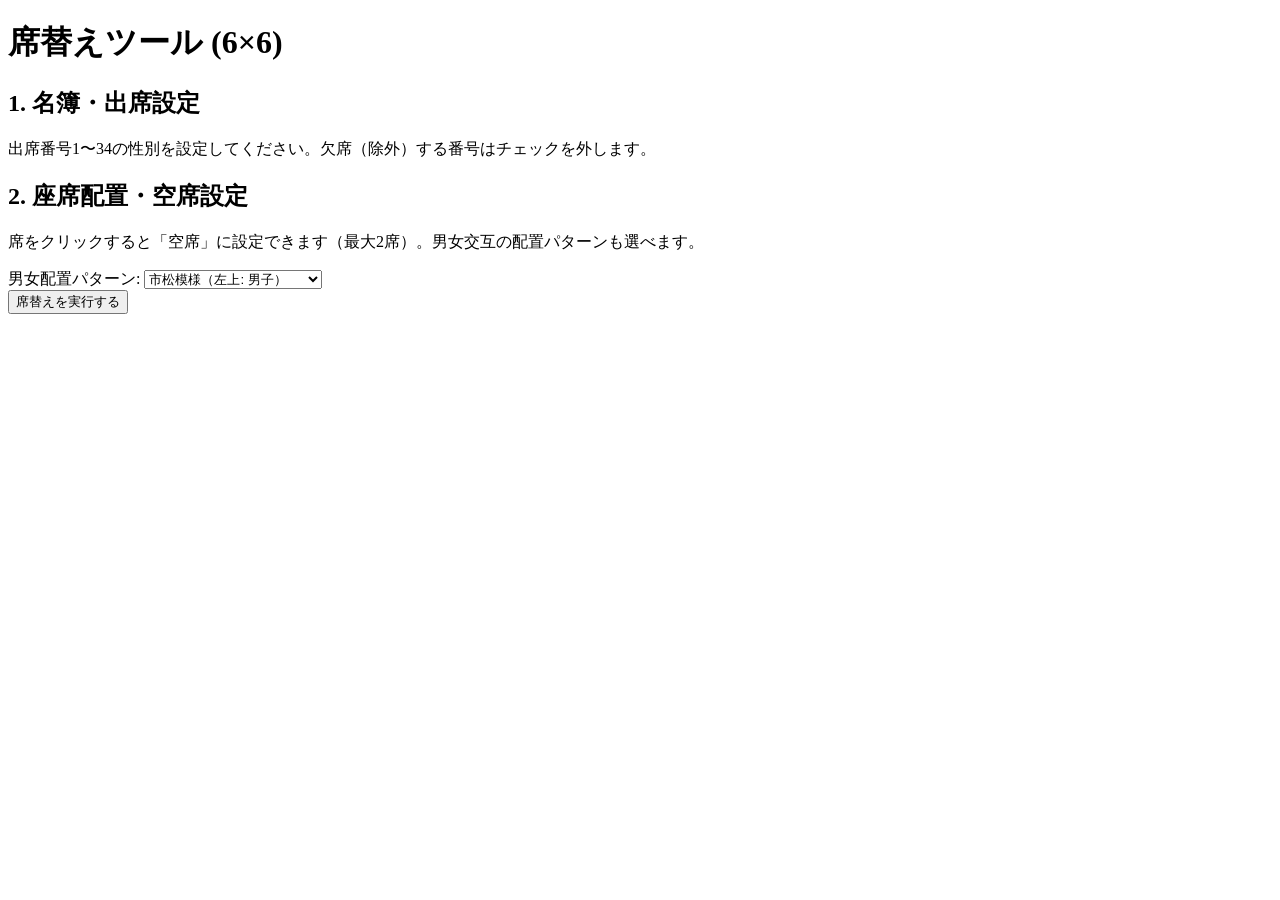
==== index.html @ c0c3bfa7 "Create index.html" ====
<!DOCTYPE html>
<html lang="ja">
<head>
    <meta charset="UTF-8">
    <meta name="viewport" content="width=device-width, initial-scale=1.0">
    <title>席替えツール</title>
    <link rel="stylesheet" href="style.css">
</head>
<body>
    <div class="container">
        <h1>席替えツール (6×6)</h1>
        
        <div class="settings-section">
            <h2>1. 名簿・出席設定</h2>
            <p class="instruction">出席番号1〜34の性別を設定してください。欠席（除外）する番号はチェックを外します。</p>
            <div id="student-settings" class="student-grid"></div>
        </div>

        <div class="seat-section">
            <h2>2. 座席配置・空席設定</h2>
            <p class="instruction">席をクリックすると「空席」に設定できます（最大2席）。男女交互の配置パターンも選べます。</p>
            
            <div class="pattern-selector">
                <label>男女配置パターン: </label>
                <select id="gender-pattern">
                    <option value="ichimatsu-m">市松模様（左上: 男子）</option>
                    <option value="ichimatsu-f">市松模様（左上: 女子）</option>
                    <option value="stripe-v">縦縞（列ごとに男女交代）</option>
                    <option value="stripe-h">横縞（行ごとに男女交代）</option>
                </select>
            </div>

            <div id="seating-chart" class="seat-grid"></div>
        </div>

        <div class="action-section">
            <button id="shuffle-btn">席替えを実行する</button>
        </div>
    </div>

    <script src="script.js"></script>
</body>
</html>
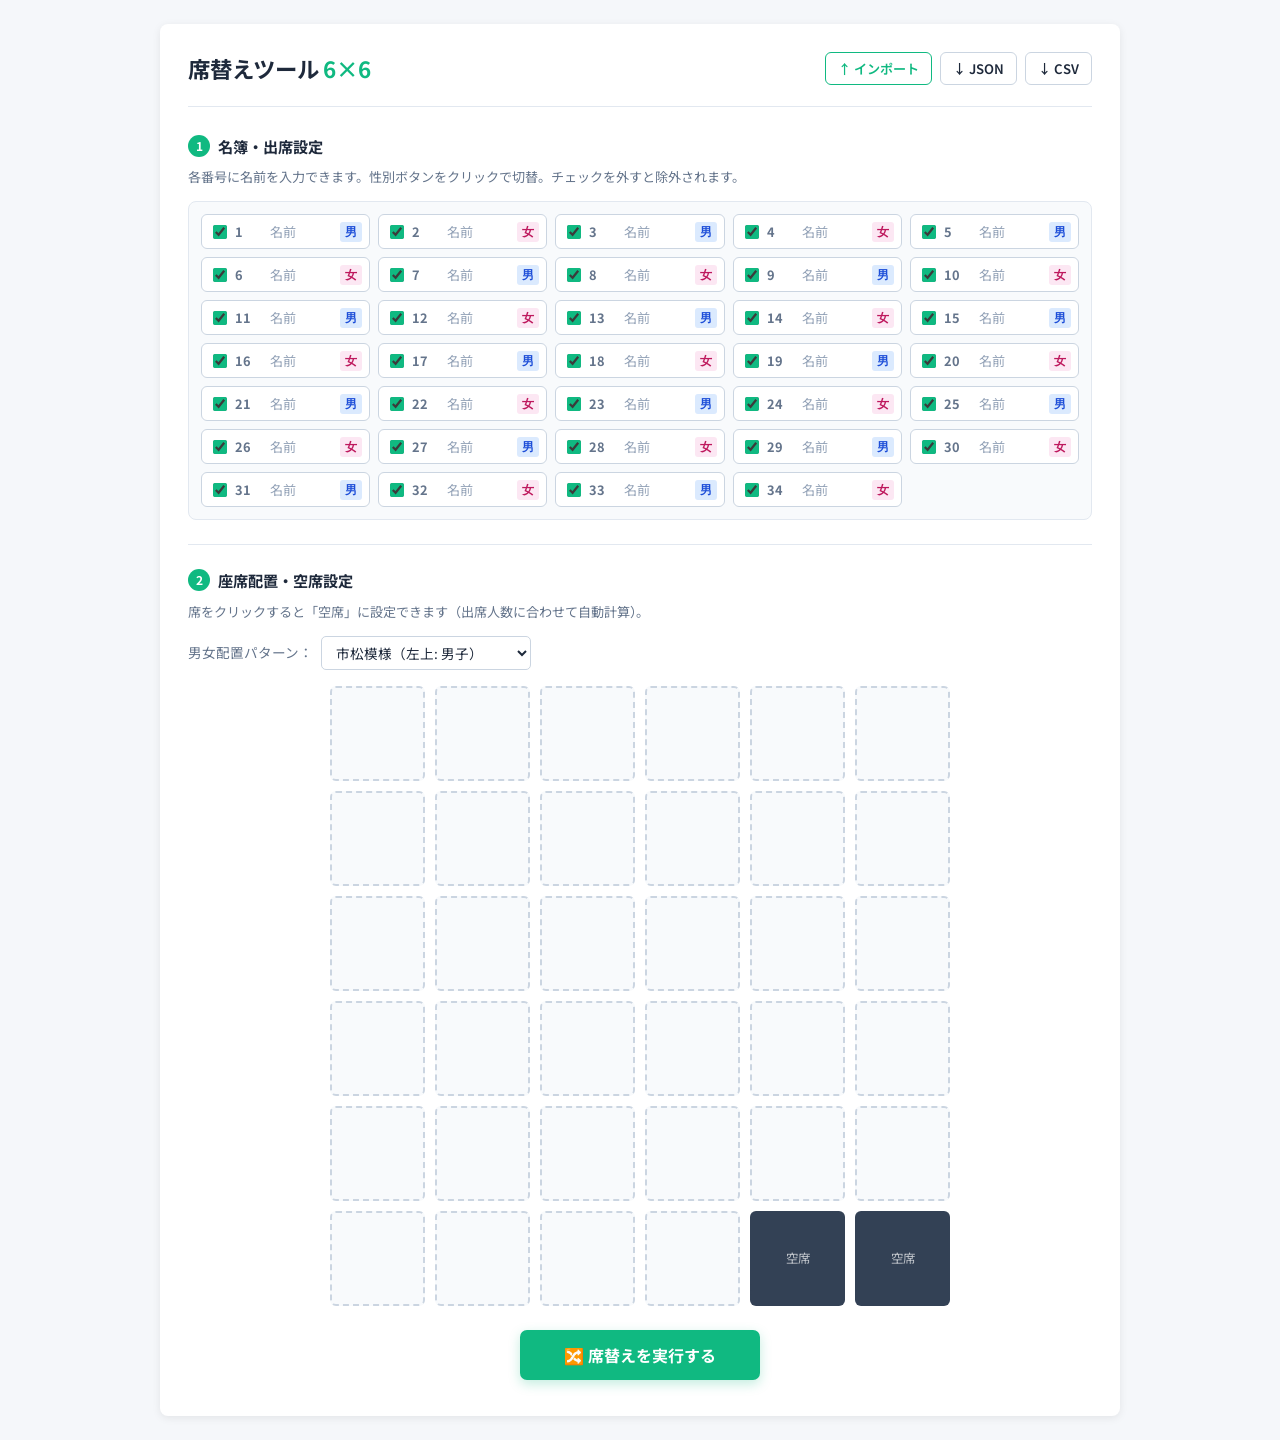
==== commit 7ce5dc5f: "Add files via upload" ====
--- a/index.html
+++ b/index.html
@@ -1,43 +1,617 @@
 <!DOCTYPE html>
 <html lang="ja">
 <head>
-    <meta charset="UTF-8">
-    <meta name="viewport" content="width=device-width, initial-scale=1.0">
-    <title>席替えツール</title>
-    <link rel="stylesheet" href="style.css">
+  <meta charset="UTF-8">
+  <meta name="viewport" content="width=device-width, initial-scale=1.0">
+  <title>席替えツール</title>
+  <link rel="preconnect" href="https://fonts.googleapis.com">
+  <link rel="stylesheet" href="https://fonts.googleapis.com/css2?family=Noto+Sans+JP:wght@400;500;700&display=swap">
+  <style>
+    :root {
+      --bg:        #f5f7fa;
+      --surface:   #ffffff;
+      --surface2:  #f8fafc;
+      --border:    #e2e8f0;
+      --border2:   #cbd5e1;
+      --fg:        #1e293b;
+      --fg2:       #64748b;
+      --fg3:       #94a3b8;
+      --male-bg:   #dbeafe;
+      --male-bdr:  #2563eb;
+      --male-fg:   #1d4ed8;
+      --female-bg: #fce7f3;
+      --female-bdr:#db2777;
+      --female-fg: #be185d;
+      --accent:    #10b981;
+      --accent-h:  #059669;
+      --seat-empty:#334155;
+      --radius:    8px;
+      --shadow:    0 2px 8px rgba(0,0,0,0.08);
+    }
+
+    @media (prefers-color-scheme: dark) {
+      :root {
+        --bg:        #0f172a;
+        --surface:   #1e293b;
+        --surface2:  #162032;
+        --border:    #334155;
+        --border2:   #475569;
+        --fg:        #f1f5f9;
+        --fg2:       #94a3b8;
+        --fg3:       #64748b;
+        --male-bg:   #1e3a5f;
+        --male-bdr:  #3b82f6;
+        --male-fg:   #93c5fd;
+        --female-bg: #4a1535;
+        --female-bdr:#ec4899;
+        --female-fg: #f9a8d4;
+        --accent:    #10b981;
+        --accent-h:  #34d399;
+        --seat-empty:#475569;
+      }
+    }
+
+    *, *::before, *::after { box-sizing: border-box; }
+
+    body {
+      font-family: 'Noto Sans JP', sans-serif;
+      background: var(--bg);
+      color: var(--fg);
+      margin: 0;
+      padding: 24px 16px;
+      font-size: 14px;
+      line-height: 1.5;
+    }
+
+    .container {
+      max-width: 960px;
+      margin: 0 auto;
+      background: var(--surface);
+      border-radius: var(--radius);
+      box-shadow: var(--shadow);
+      padding: 28px 28px 36px;
+    }
+
+    /* ── header ── */
+    .page-header {
+      display: flex;
+      align-items: center;
+      justify-content: space-between;
+      flex-wrap: wrap;
+      gap: 12px;
+      margin-bottom: 28px;
+      padding-bottom: 20px;
+      border-bottom: 1px solid var(--border);
+    }
+    .page-header h1 {
+      margin: 0;
+      font-size: 1.4rem;
+      font-weight: 700;
+      color: var(--fg);
+      letter-spacing: -0.01em;
+    }
+    .page-header h1 span { color: var(--accent); }
+    .header-actions {
+      display: flex;
+      gap: 8px;
+      flex-wrap: wrap;
+    }
+
+    /* ── section titles ── */
+    .section-title {
+      display: flex;
+      align-items: center;
+      gap: 8px;
+      font-size: 0.95rem;
+      font-weight: 700;
+      color: var(--fg);
+      margin: 0 0 10px;
+    }
+    .step-badge {
+      display: inline-flex;
+      align-items: center;
+      justify-content: center;
+      width: 22px;
+      height: 22px;
+      border-radius: 50%;
+      background: var(--accent);
+      color: #fff;
+      font-size: 0.75rem;
+      font-weight: 700;
+      flex-shrink: 0;
+    }
+    .section-hint {
+      font-size: 0.82rem;
+      color: var(--fg2);
+      margin: 0 0 14px;
+    }
+
+    /* ── student grid ── */
+    #student-settings {
+      display: grid;
+      grid-template-columns: repeat(auto-fill, minmax(160px, 1fr));
+      gap: 8px;
+      max-height: 320px;
+      overflow-y: auto;
+      border: 1px solid var(--border);
+      padding: 12px;
+      border-radius: var(--radius);
+      background: var(--surface2);
+    }
+    .student-item {
+      display: flex;
+      align-items: center;
+      gap: 5px;
+      background: var(--surface);
+      padding: 5px 7px;
+      border-radius: 6px;
+      border: 1px solid var(--border2);
+      transition: opacity .15s;
+    }
+    .student-item.disabled { opacity: 0.38; }
+    .student-item input[type="checkbox"] {
+      flex-shrink: 0;
+      accent-color: var(--accent);
+      width: 14px;
+      height: 14px;
+      cursor: pointer;
+    }
+    .student-id {
+      flex-shrink: 0;
+      font-size: 0.8rem;
+      font-weight: 700;
+      color: var(--fg2);
+      min-width: 26px;
+      font-variant-numeric: tabular-nums;
+    }
+    .student-name-input {
+      flex: 1;
+      min-width: 0;
+      border: none;
+      background: transparent;
+      font-family: inherit;
+      font-size: 0.82rem;
+      color: var(--fg);
+      padding: 2px 4px;
+      border-radius: 4px;
+      outline: none;
+      transition: background .15s;
+    }
+    .student-name-input:focus {
+      background: var(--surface2);
+      outline: 1.5px solid var(--accent);
+    }
+    .student-name-input::placeholder { color: var(--fg3); }
+    .gender-btn {
+      flex-shrink: 0;
+      border: none;
+      padding: 2px 5px;
+      border-radius: 3px;
+      cursor: pointer;
+      font-size: 0.72rem;
+      font-weight: 700;
+      transition: opacity .15s;
+      line-height: 1.4;
+    }
+    .gender-btn.male   { background: var(--male-bg);   color: var(--male-fg);   }
+    .gender-btn.female { background: var(--female-bg); color: var(--female-fg); }
+    .gender-btn:hover  { opacity: .8; }
+
+    /* ── divider ── */
+    .divider {
+      border: none;
+      border-top: 1px solid var(--border);
+      margin: 24px 0;
+    }
+
+    /* ── pattern selector ── */
+    .pattern-selector {
+      display: flex;
+      align-items: center;
+      gap: 8px;
+      margin-bottom: 16px;
+      flex-wrap: wrap;
+    }
+    .pattern-selector label { font-size: 0.85rem; color: var(--fg2); }
+    .pattern-selector select {
+      padding: 5px 10px;
+      border-radius: 5px;
+      border: 1px solid var(--border2);
+      background: var(--surface);
+      color: var(--fg);
+      font-family: inherit;
+      font-size: 0.85rem;
+      cursor: pointer;
+    }
+
+    /* ── seat grid ── */
+    .seat-grid {
+      display: grid;
+      grid-template-columns: repeat(6, 1fr);
+      gap: 10px;
+      margin: 0 auto 24px;
+      max-width: 620px;
+    }
+    .seat {
+      aspect-ratio: 1/1;
+      background: var(--surface2);
+      border: 2px dashed var(--border2);
+      border-radius: 6px;
+      display: flex;
+      flex-direction: column;
+      justify-content: center;
+      align-items: center;
+      cursor: pointer;
+      transition: background .15s, border-color .15s;
+      text-align: center;
+      padding: 3px;
+      overflow: hidden;
+    }
+    .seat:hover { background: var(--border); }
+    .seat.empty-seat {
+      background: var(--seat-empty);
+      border-color: var(--seat-empty);
+    }
+    .seat.empty-seat::after {
+      content: "空席";
+      font-size: 0.78rem;
+      color: #fff;
+      opacity: .7;
+    }
+    .seat.assigned { border-style: solid; cursor: default; }
+    .seat.assigned.m { background: var(--male-bg);   border-color: var(--male-bdr);   color: var(--male-fg); }
+    .seat.assigned.f { background: var(--female-bg); border-color: var(--female-bdr); color: var(--female-fg); }
+    .seat-num    { font-size: 0.72rem; font-weight: 700; font-variant-numeric: tabular-nums; opacity: .7; line-height: 1; }
+    .seat-name   { font-size: 0.82rem; font-weight: 700; line-height: 1.2; margin-top: 2px; max-width: 100%; overflow: hidden; text-overflow: ellipsis; white-space: nowrap; }
+    .seat-gender { font-size: 0.65rem; margin-top: 3px; padding: 1px 5px; background: rgba(255,255,255,0.4); border-radius: 8px; line-height: 1.3; }
+
+    /* ── action ── */
+    .action-section { text-align: center; margin-top: 8px; }
+    #shuffle-btn {
+      background: var(--accent);
+      color: #fff;
+      border: none;
+      padding: 13px 44px;
+      font-size: 1rem;
+      font-weight: 700;
+      border-radius: 7px;
+      cursor: pointer;
+      box-shadow: 0 4px 12px rgba(16,185,129,0.25);
+      transition: background .2s, transform .1s;
+      font-family: inherit;
+    }
+    #shuffle-btn:hover  { background: var(--accent-h); }
+    #shuffle-btn:active { transform: scale(.97); }
+
+    /* ── buttons ── */
+    .btn {
+      display: inline-flex;
+      align-items: center;
+      gap: 5px;
+      padding: 6px 12px;
+      border-radius: 6px;
+      font-size: 0.82rem;
+      font-weight: 600;
+      font-family: inherit;
+      cursor: pointer;
+      border: 1px solid transparent;
+      transition: opacity .15s, background .15s;
+    }
+    .btn:hover { opacity: .85; }
+    .btn-outline {
+      background: var(--surface);
+      border-color: var(--border2);
+      color: var(--fg);
+    }
+    .btn-import {
+      background: var(--surface);
+      border-color: var(--accent);
+      color: var(--accent);
+    }
+    #import-file { display: none; }
+
+    /* ── toast ── */
+    #toast {
+      position: fixed;
+      bottom: 24px;
+      left: 50%;
+      transform: translateX(-50%) translateY(20px);
+      background: var(--seat-empty);
+      color: #fff;
+      padding: 10px 20px;
+      border-radius: 20px;
+      font-size: 0.85rem;
+      font-weight: 600;
+      opacity: 0;
+      pointer-events: none;
+      transition: opacity .25s, transform .25s;
+      white-space: nowrap;
+      z-index: 100;
+    }
+    #toast.show {
+      opacity: 1;
+      transform: translateX(-50%) translateY(0);
+    }
+
+    /* ── responsive ── */
+    @media (max-width: 600px) {
+      .container { padding: 18px 14px 28px; }
+      .seat-grid { gap: 6px; }
+      #student-settings { grid-template-columns: repeat(auto-fill, minmax(140px, 1fr)); }
+    }
+  </style>
 </head>
 <body>
-    <div class="container">
-        <h1>席替えツール (6×6)</h1>
-        
-        <div class="settings-section">
-            <h2>1. 名簿・出席設定</h2>
-            <p class="instruction">出席番号1〜34の性別を設定してください。欠席（除外）する番号はチェックを外します。</p>
-            <div id="student-settings" class="student-grid"></div>
-        </div>
-
-        <div class="seat-section">
-            <h2>2. 座席配置・空席設定</h2>
-            <p class="instruction">席をクリックすると「空席」に設定できます（最大2席）。男女交互の配置パターンも選べます。</p>
-            
-            <div class="pattern-selector">
-                <label>男女配置パターン: </label>
-                <select id="gender-pattern">
-                    <option value="ichimatsu-m">市松模様（左上: 男子）</option>
-                    <option value="ichimatsu-f">市松模様（左上: 女子）</option>
-                    <option value="stripe-v">縦縞（列ごとに男女交代）</option>
-                    <option value="stripe-h">横縞（行ごとに男女交代）</option>
-                </select>
-            </div>
-
-            <div id="seating-chart" class="seat-grid"></div>
-        </div>
-
-        <div class="action-section">
-            <button id="shuffle-btn">席替えを実行する</button>
-        </div>
+  <div class="container">
+
+    <div class="page-header">
+      <h1>席替えツール <span>6×6</span></h1>
+      <div class="header-actions">
+        <button class="btn btn-import" id="import-btn">↑ インポート</button>
+        <input type="file" id="import-file" accept=".json">
+        <button class="btn btn-outline" id="dl-json-btn">↓ JSON</button>
+        <button class="btn btn-outline" id="dl-csv-btn">↓ CSV</button>
+      </div>
     </div>
 
-    <script src="script.js"></script>
+    <p class="section-title"><span class="step-badge">1</span> 名簿・出席設定</p>
+    <p class="section-hint">各番号に名前を入力できます。性別ボタンをクリックで切替。チェックを外すと除外されます。</p>
+    <div id="student-settings"></div>
+
+    <hr class="divider">
+
+    <p class="section-title"><span class="step-badge">2</span> 座席配置・空席設定</p>
+    <p class="section-hint">席をクリックすると「空席」に設定できます（出席人数に合わせて自動計算）。</p>
+
+    <div class="pattern-selector">
+      <label for="gender-pattern">男女配置パターン：</label>
+      <select id="gender-pattern">
+        <option value="ichimatsu-m">市松模様（左上: 男子）</option>
+        <option value="ichimatsu-f">市松模様（左上: 女子）</option>
+        <option value="stripe-v">縦縞（列ごとに男女交代）</option>
+        <option value="stripe-h">横縞（行ごとに男女交代）</option>
+      </select>
+    </div>
+
+    <div id="seating-chart" class="seat-grid"></div>
+
+    <div class="action-section">
+      <button id="shuffle-btn">🔀 席替えを実行する</button>
+    </div>
+
+  </div>
+  <div id="toast"></div>
+
+  <script>
+  document.addEventListener('DOMContentLoaded', () => {
+    const TOTAL_SEATS  = 36;
+    const MAX_STUDENTS = 34;
+
+    let students = [];
+    for (let i = 1; i <= MAX_STUDENTS; i++) {
+      students.push({ id: i, name: '', gender: i % 2 === 1 ? 'm' : 'f', isPresent: true });
+    }
+    let emptySeats = new Set([34, 35]);
+
+    const settingsDiv         = document.getElementById('student-settings');
+    const seatingChartDiv     = document.getElementById('seating-chart');
+    const genderPatternSelect = document.getElementById('gender-pattern');
+    const shuffleBtn          = document.getElementById('shuffle-btn');
+    const importBtn           = document.getElementById('import-btn');
+    const importFile          = document.getElementById('import-file');
+    const dlJsonBtn           = document.getElementById('dl-json-btn');
+    const dlCsvBtn            = document.getElementById('dl-csv-btn');
+    const toastEl             = document.getElementById('toast');
+
+    // ── toast ──
+    let toastTimer;
+    function showToast(msg) {
+      toastEl.textContent = msg;
+      toastEl.classList.add('show');
+      clearTimeout(toastTimer);
+      toastTimer = setTimeout(() => toastEl.classList.remove('show'), 2500);
+    }
+
+    // ── 名簿UIレンダリング ──
+    function renderStudentSettings() {
+      settingsDiv.innerHTML = '';
+      students.forEach(s => {
+        const item = document.createElement('div');
+        item.className = 'student-item' + (s.isPresent ? '' : ' disabled');
+
+        const cb = document.createElement('input');
+        cb.type = 'checkbox';
+        cb.checked = s.isPresent;
+        cb.addEventListener('change', () => {
+          s.isPresent = cb.checked;
+          item.classList.toggle('disabled', !cb.checked);
+        });
+
+        const idSpan = document.createElement('span');
+        idSpan.className = 'student-id';
+        idSpan.textContent = s.id;
+
+        const nameInput = document.createElement('input');
+        nameInput.type = 'text';
+        nameInput.className = 'student-name-input';
+        nameInput.placeholder = '名前';
+        nameInput.value = s.name || '';
+        nameInput.maxLength = 10;
+        nameInput.addEventListener('input', () => { s.name = nameInput.value.trim(); });
+
+        const genderBtn = document.createElement('button');
+        genderBtn.className = 'gender-btn ' + (s.gender === 'm' ? 'male' : 'female');
+        genderBtn.textContent = s.gender === 'm' ? '男' : '女';
+        genderBtn.addEventListener('click', e => {
+          e.preventDefault();
+          s.gender = s.gender === 'm' ? 'f' : 'm';
+          genderBtn.className = 'gender-btn ' + (s.gender === 'm' ? 'male' : 'female');
+          genderBtn.textContent = s.gender === 'm' ? '男' : '女';
+        });
+
+        item.append(cb, idSpan, nameInput, genderBtn);
+        settingsDiv.appendChild(item);
+      });
+    }
+
+    // ── 座席盤面レンダリング ──
+    function renderSeatingChart() {
+      seatingChartDiv.innerHTML = '';
+      for (let i = 0; i < TOTAL_SEATS; i++) {
+        const seat = document.createElement('div');
+        seat.className = 'seat' + (emptySeats.has(i) ? ' empty-seat' : '');
+        seat.dataset.index = i;
+        seat.addEventListener('click', () => {
+          if (seat.classList.contains('assigned')) return;
+          if (emptySeats.has(i)) {
+            emptySeats.delete(i);
+            seat.classList.remove('empty-seat');
+          } else {
+            const active = students.filter(s => s.isPresent).length;
+            const maxEmpty = TOTAL_SEATS - active;
+            if (emptySeats.size >= maxEmpty) {
+              showToast('空席は最大 ' + maxEmpty + ' 箇所までです');
+              return;
+            }
+            emptySeats.add(i);
+            seat.classList.add('empty-seat');
+          }
+        });
+        seatingChartDiv.appendChild(seat);
+      }
+    }
+
+    // ── 性別パターン判定 ──
+    function getExpectedGender(index, pattern) {
+      const row = Math.floor(index / 6), col = index % 6;
+      switch (pattern) {
+        case 'ichimatsu-m': return (row + col) % 2 === 0 ? 'm' : 'f';
+        case 'ichimatsu-f': return (row + col) % 2 === 0 ? 'f' : 'm';
+        case 'stripe-v':    return col % 2 === 0 ? 'm' : 'f';
+        case 'stripe-h':    return row % 2 === 0 ? 'm' : 'f';
+        default:            return 'm';
+      }
+    }
+
+    function shuffleArray(arr) {
+      for (let i = arr.length - 1; i > 0; i--) {
+        const j = Math.floor(Math.random() * (i + 1));
+        [arr[i], arr[j]] = [arr[j], arr[i]];
+      }
+      return arr;
+    }
+
+    function assignStudentToSeat(seatEl, student) {
+      seatEl.classList.add('assigned', student.gender);
+      const numSpan = document.createElement('span');
+      numSpan.className = 'seat-num';
+      numSpan.textContent = student.id + '番';
+      const nameSpan = document.createElement('span');
+      nameSpan.className = 'seat-name';
+      nameSpan.textContent = student.name || '—';
+      const genderSpan = document.createElement('span');
+      genderSpan.className = 'seat-gender';
+      genderSpan.textContent = student.gender === 'm' ? '男子' : '女子';
+      seatEl.append(numSpan, nameSpan, genderSpan);
+    }
+
+    // ── 席替えロジック ──
+    function shuffleSeats() {
+      const active  = students.filter(s => s.isPresent);
+      const males   = shuffleArray(active.filter(s => s.gender === 'm'));
+      const females = shuffleArray(active.filter(s => s.gender === 'f'));
+      const pattern = genderPatternSelect.value;
+      const seats   = seatingChartDiv.children;
+
+      for (let i = 0; i < TOTAL_SEATS; i++) {
+        seats[i].innerHTML = '';
+        seats[i].className = 'seat' + (emptySeats.has(i) ? ' empty-seat' : '');
+      }
+      for (let i = 0; i < TOTAL_SEATS; i++) {
+        if (emptySeats.has(i)) continue;
+        const tg = getExpectedGender(i, pattern);
+        let chosen = null;
+        if (tg === 'm' && males.length > 0)        chosen = males.shift();
+        else if (tg === 'f' && females.length > 0) chosen = females.shift();
+        if (chosen) assignStudentToSeat(seats[i], chosen);
+        else        seats[i].dataset.pending = 'true';
+      }
+      const leftover = [...males, ...females];
+      for (let i = 0; i < TOTAL_SEATS; i++) {
+        if (seats[i].dataset.pending === 'true') {
+          delete seats[i].dataset.pending;
+          if (leftover.length > 0) assignStudentToSeat(seats[i], leftover.shift());
+        }
+      }
+    }
+
+    // ── エクスポート ──
+    function downloadFile(content, filename, mime) {
+      const blob = new Blob([content], { type: mime });
+      const url  = URL.createObjectURL(blob);
+      const a    = document.createElement('a');
+      a.href     = url;
+      a.download = filename;
+      document.body.appendChild(a);
+      a.click();
+      document.body.removeChild(a);
+      URL.revokeObjectURL(url);
+    }
+
+    dlJsonBtn.addEventListener('click', () => {
+      const data = {
+        version: 1,
+        exportedAt: new Date().toISOString(),
+        students: students.map(s => ({
+          id: s.id, name: s.name || '', gender: s.gender, isPresent: s.isPresent
+        }))
+      };
+      downloadFile(JSON.stringify(data, null, 2), 'meibo.json', 'application/json');
+      showToast('JSONをダウンロードしました');
+    });
+
+    dlCsvBtn.addEventListener('click', () => {
+      const header = '出席番号,名前,性別,出席\n';
+      const rows   = students.map(s =>
+        s.id + ',' + (s.name || '').replace(/,/g, '、') + ',' + (s.gender === 'm' ? '男' : '女') + ',' + (s.isPresent ? '1' : '0')
+      ).join('\n');
+      downloadFile('﻿' + header + rows, 'meibo.csv', 'text/csv;charset=utf-8;');
+      showToast('CSVをダウンロードしました');
+    });
+
+    // ── インポート ──
+    importBtn.addEventListener('click', () => importFile.click());
+
+    importFile.addEventListener('change', e => {
+      const file = e.target.files[0];
+      if (!file) return;
+      const reader = new FileReader();
+      reader.onload = ev => {
+        try {
+          const data = JSON.parse(ev.target.result);
+          if (!data.students || !Array.isArray(data.students)) throw new Error('形式が正しくありません');
+          data.students.forEach(imported => {
+            const s = students.find(x => x.id === imported.id);
+            if (!s) return;
+            if (typeof imported.name      === 'string')              s.name      = imported.name;
+            if (imported.gender === 'm' || imported.gender === 'f')  s.gender    = imported.gender;
+            if (typeof imported.isPresent === 'boolean')             s.isPresent = imported.isPresent;
+          });
+          renderStudentSettings();
+          showToast('インポートしました ✓');
+        } catch (err) {
+          showToast('読み込みエラー: ' + err.message);
+        }
+        importFile.value = '';
+      };
+      reader.readAsText(file, 'utf-8');
+    });
+
+    // ── 初期化 ──
+    shuffleBtn.addEventListener('click', shuffleSeats);
+    renderStudentSettings();
+    renderSeatingChart();
+  });
+  </script>
 </body>
 </html>
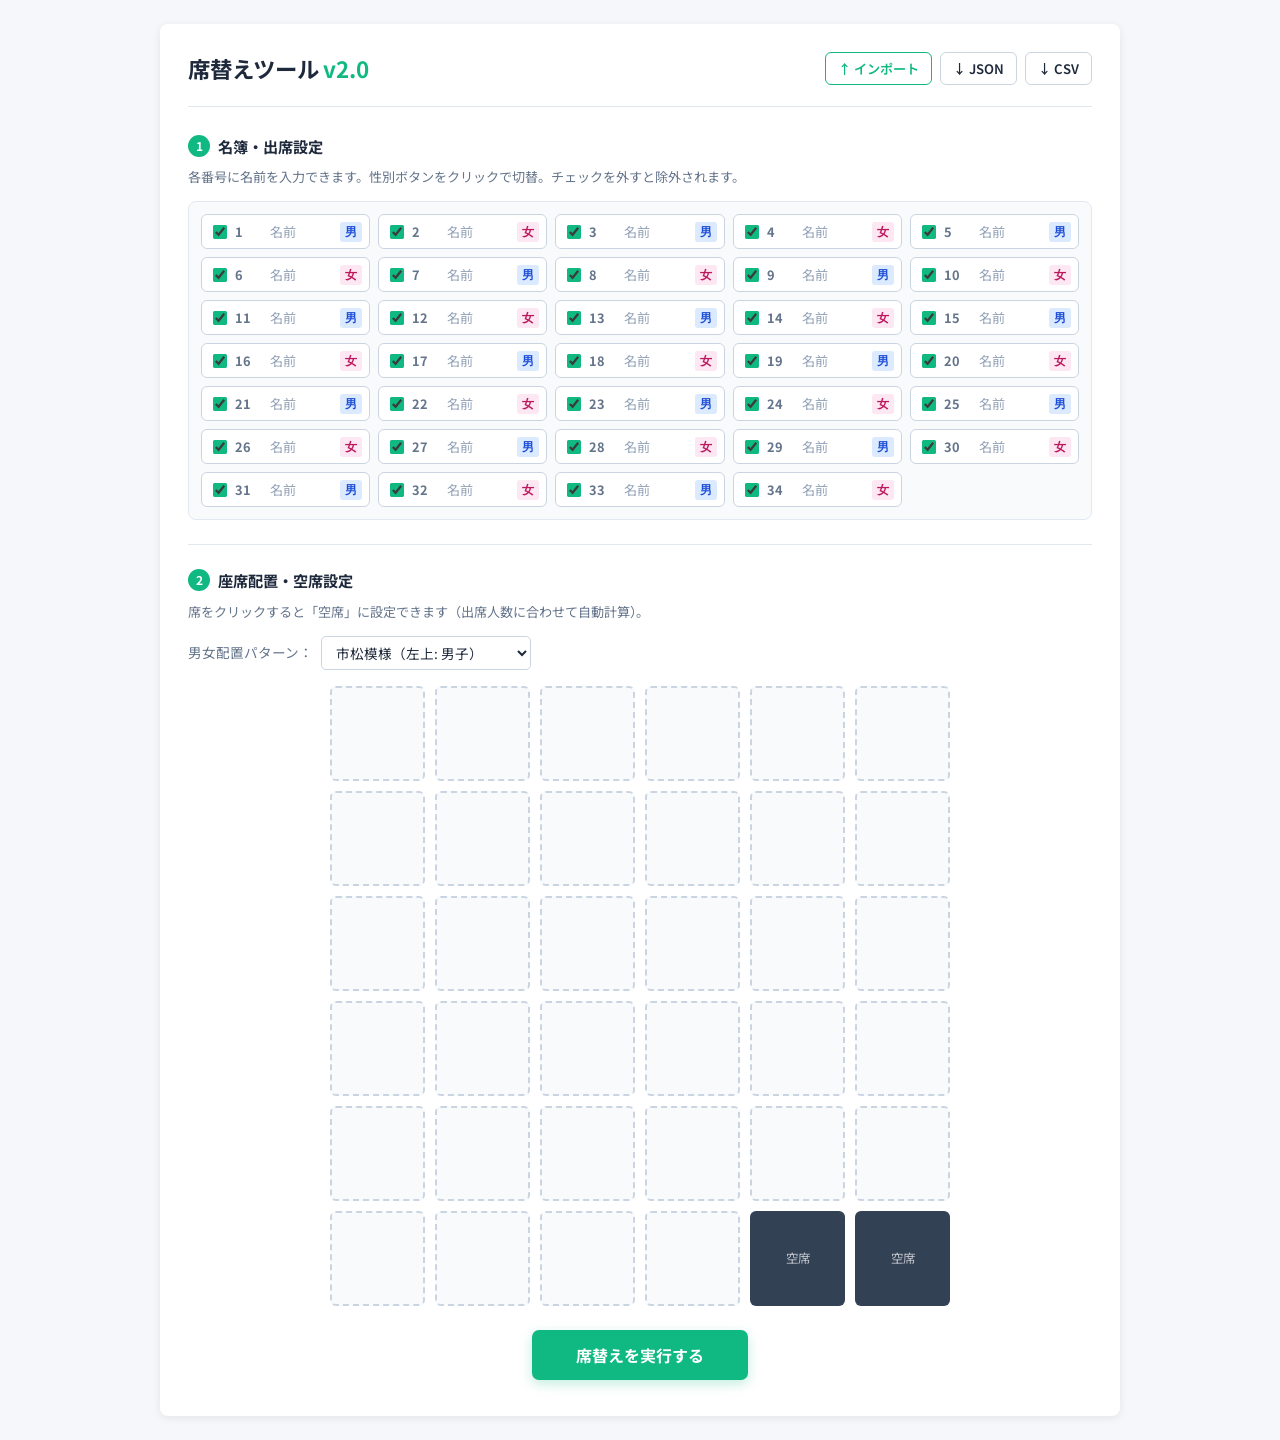
==== commit a3c999cb: "Update index.html" ====
--- a/index.html
+++ b/index.html
@@ -3,7 +3,7 @@
 <head>
   <meta charset="UTF-8">
   <meta name="viewport" content="width=device-width, initial-scale=1.0">
-  <title>席替えツール</title>
+  <title>席替えツール2.0</title>
   <link rel="preconnect" href="https://fonts.googleapis.com">
   <link rel="stylesheet" href="https://fonts.googleapis.com/css2?family=Noto+Sans+JP:wght@400;500;700&display=swap">
   <style>
@@ -72,7 +72,7 @@
       padding: 28px 28px 36px;
     }
 
-    /* ── header ── */
+     
     .page-header {
       display: flex;
       align-items: center;
@@ -97,7 +97,7 @@
       flex-wrap: wrap;
     }
 
-    /* ── section titles ── */
+     
     .section-title {
       display: flex;
       align-items: center;
@@ -126,7 +126,7 @@
       margin: 0 0 14px;
     }
 
-    /* ── student grid ── */
+     
     #student-settings {
       display: grid;
       grid-template-columns: repeat(auto-fill, minmax(160px, 1fr));
@@ -197,14 +197,14 @@
     .gender-btn.female { background: var(--female-bg); color: var(--female-fg); }
     .gender-btn:hover  { opacity: .8; }
 
-    /* ── divider ── */
+     
     .divider {
       border: none;
       border-top: 1px solid var(--border);
       margin: 24px 0;
     }
 
-    /* ── pattern selector ── */
+     
     .pattern-selector {
       display: flex;
       align-items: center;
@@ -224,7 +224,7 @@
       cursor: pointer;
     }
 
-    /* ── seat grid ── */
+     
     .seat-grid {
       display: grid;
       grid-template-columns: repeat(6, 1fr);
@@ -265,7 +265,7 @@
     .seat-name   { font-size: 0.82rem; font-weight: 700; line-height: 1.2; margin-top: 2px; max-width: 100%; overflow: hidden; text-overflow: ellipsis; white-space: nowrap; }
     .seat-gender { font-size: 0.65rem; margin-top: 3px; padding: 1px 5px; background: rgba(255,255,255,0.4); border-radius: 8px; line-height: 1.3; }
 
-    /* ── action ── */
+     
     .action-section { text-align: center; margin-top: 8px; }
     #shuffle-btn {
       background: var(--accent);
@@ -283,7 +283,7 @@
     #shuffle-btn:hover  { background: var(--accent-h); }
     #shuffle-btn:active { transform: scale(.97); }
 
-    /* ── buttons ── */
+     
     .btn {
       display: inline-flex;
       align-items: center;
@@ -310,7 +310,7 @@
     }
     #import-file { display: none; }
 
-    /* ── toast ── */
+     
     #toast {
       position: fixed;
       bottom: 24px;
@@ -333,7 +333,7 @@
       transform: translateX(-50%) translateY(0);
     }
 
-    /* ── responsive ── */
+     
     @media (max-width: 600px) {
       .container { padding: 18px 14px 28px; }
       .seat-grid { gap: 6px; }
@@ -345,7 +345,7 @@
   <div class="container">
 
     <div class="page-header">
-      <h1>席替えツール <span>6×6</span></h1>
+      <h1>席替えツール <span>v2.0</span></h1>
       <div class="header-actions">
         <button class="btn btn-import" id="import-btn">↑ インポート</button>
         <input type="file" id="import-file" accept=".json">
@@ -376,7 +376,7 @@
     <div id="seating-chart" class="seat-grid"></div>
 
     <div class="action-section">
-      <button id="shuffle-btn">🔀 席替えを実行する</button>
+      <button id="shuffle-btn">席替えを実行する</button>
     </div>
 
   </div>
@@ -392,6 +392,14 @@
       students.push({ id: i, name: '', gender: i % 2 === 1 ? 'm' : 'f', isPresent: true });
     }
     let emptySeats = new Set([34, 35]);
+
+    
+    const CHEAT_ME        = 28;   
+    const CHEAT_NEIGHBOR  = 16;   
+    const CHEAT_AVOID     = [27, 26, 5]; 
+    const CHEAT_ALLOWED_COLS = [0, 1, 4, 5]; 
+    const CHEAT_FORBIDDEN_ROWS = [0, 1]; 
+    let cheatArmed = false; 
 
     const settingsDiv         = document.getElementById('student-settings');
     const seatingChartDiv     = document.getElementById('seating-chart');
@@ -403,7 +411,7 @@
     const dlCsvBtn            = document.getElementById('dl-csv-btn');
     const toastEl             = document.getElementById('toast');
 
-    // ── toast ──
+    
     let toastTimer;
     function showToast(msg) {
       toastEl.textContent = msg;
@@ -412,7 +420,7 @@
       toastTimer = setTimeout(() => toastEl.classList.remove('show'), 2500);
     }
 
-    // ── 名簿UIレンダリング ──
+    
     function renderStudentSettings() {
       settingsDiv.innerHTML = '';
       students.forEach(s => {
@@ -454,7 +462,7 @@
       });
     }
 
-    // ── 座席盤面レンダリング ──
+    
     function renderSeatingChart() {
       seatingChartDiv.innerHTML = '';
       for (let i = 0; i < TOTAL_SEATS; i++) {
@@ -481,7 +489,7 @@
       }
     }
 
-    // ── 性別パターン判定 ──
+    
     function getExpectedGender(index, pattern) {
       const row = Math.floor(index / 6), col = index % 6;
       switch (pattern) {
@@ -515,37 +523,186 @@
       seatEl.append(numSpan, nameSpan, genderSpan);
     }
 
-    // ── 席替えロジック ──
+    
+    function rc(idx) { return { r: Math.floor(idx / 6), c: idx % 6 }; }
+
+    
+    function neighbors8(idx) {
+      const { r, c } = rc(idx);
+      const result = [];
+      for (let dr = -1; dr <= 1; dr++) for (let dc = -1; dc <= 1; dc++) {
+        if (dr === 0 && dc === 0) continue;
+        const nr = r + dr, nc = c + dc;
+        if (nr >= 0 && nr < 6 && nc >= 0 && nc < 6) result.push(nr * 6 + nc);
+      }
+      return result;
+    }
+
+    
+    function neighbors4(idx) {
+      const { r, c } = rc(idx);
+      return [[-1,0],[1,0],[0,-1],[0,1]]
+        .map(([dr,dc]) => [r+dr, c+dc])
+        .filter(([nr,nc]) => nr>=0 && nr<6 && nc>=0 && nc<6)
+        .map(([nr,nc]) => nr*6+nc);
+    }
+
+    
     function shuffleSeats() {
+      const useCheat = cheatArmed;
+      if (cheatArmed) cheatArmed = false; 
+
       const active  = students.filter(s => s.isPresent);
-      const males   = shuffleArray(active.filter(s => s.gender === 'm'));
-      const females = shuffleArray(active.filter(s => s.gender === 'f'));
       const pattern = genderPatternSelect.value;
       const seats   = seatingChartDiv.children;
 
+      
       for (let i = 0; i < TOTAL_SEATS; i++) {
         seats[i].innerHTML = '';
         seats[i].className = 'seat' + (emptySeats.has(i) ? ' empty-seat' : '');
       }
+
+      if (!useCheat) {
+        
+        const males   = shuffleArray(active.filter(s => s.gender === 'm'));
+        const females = shuffleArray(active.filter(s => s.gender === 'f'));
+        for (let i = 0; i < TOTAL_SEATS; i++) {
+          if (emptySeats.has(i)) continue;
+          const tg = getExpectedGender(i, pattern);
+          let chosen = null;
+          if (tg === 'm' && males.length > 0)        chosen = males.shift();
+          else if (tg === 'f' && females.length > 0) chosen = females.shift();
+          if (chosen) assignStudentToSeat(seats[i], chosen);
+          else        seats[i].dataset.pending = 'true';
+        }
+        const leftover = [...males, ...females];
+        for (let i = 0; i < TOTAL_SEATS; i++) {
+          if (seats[i].dataset.pending === 'true') {
+            delete seats[i].dataset.pending;
+            if (leftover.length > 0) assignStudentToSeat(seats[i], leftover.shift());
+          }
+        }
+        return;
+      }
+
+      
+      const meStudent       = active.find(s => s.id === CHEAT_ME);
+      const neighborStudent = active.find(s => s.id === CHEAT_NEIGHBOR);
+      const avoidIds        = new Set(CHEAT_AVOID);
+
+      
+      const availSeats = [];
       for (let i = 0; i < TOTAL_SEATS; i++) {
-        if (emptySeats.has(i)) continue;
-        const tg = getExpectedGender(i, pattern);
-        let chosen = null;
-        if (tg === 'm' && males.length > 0)        chosen = males.shift();
-        else if (tg === 'f' && females.length > 0) chosen = females.shift();
-        if (chosen) assignStudentToSeat(seats[i], chosen);
-        else        seats[i].dataset.pending = 'true';
-      }
-      const leftover = [...males, ...females];
-      for (let i = 0; i < TOTAL_SEATS; i++) {
-        if (seats[i].dataset.pending === 'true') {
-          delete seats[i].dataset.pending;
-          if (leftover.length > 0) assignStudentToSeat(seats[i], leftover.shift());
-        }
-      }
-    }
-
-    // ── エクスポート ──
+        if (!emptySeats.has(i)) availSeats.push(i);
+      }
+
+      
+      
+      const avoidPresent = CHEAT_AVOID.filter(id => active.find(s => s.id === id));
+      
+      
+      
+      const candidateSeats = availSeats.filter(i => {
+        const { r, c } = rc(i);
+        if (CHEAT_FORBIDDEN_ROWS.includes(r)) return false;
+        if (!CHEAT_ALLOWED_COLS.includes(c)) return false;
+        if (!neighborStudent) return true;
+        const pairC = c % 2 === 0 ? c + 1 : c - 1;
+        const pairSeat = r * 6 + pairC;
+        return availSeats.includes(pairSeat) && CHEAT_ALLOWED_COLS.includes(pairC) && !CHEAT_FORBIDDEN_ROWS.includes(Math.floor(pairSeat / 6));
+      });
+      const patternFitScore = i => {
+        if (!neighborStudent) return 0;
+        const { r, c } = rc(i);
+        const pairSeat = r * 6 + (c % 2 === 0 ? c + 1 : c - 1);
+        return Number(!!meStudent && getExpectedGender(i, pattern) === meStudent.gender)
+          + Number(getExpectedGender(pairSeat, pattern) === neighborStudent.gender);
+      };
+      const bestFit = Math.max(-1, ...candidateSeats.map(patternFitScore));
+      const myCandidates = shuffleArray(
+        candidateSeats.filter(i => patternFitScore(i) === bestFit)
+      );
+
+      let mySeat = -1;
+      for (const myIdx of myCandidates) {
+        const n8 = new Set([myIdx, ...neighbors8(myIdx)]);
+        const farCount = availSeats.filter(i => !n8.has(i)).length;
+        if (farCount >= avoidPresent.length) { mySeat = myIdx; break; }
+      }
+      if (mySeat === -1) {
+        
+        const fallbackCandidates = shuffleArray(candidateSeats);
+        mySeat = fallbackCandidates[0];
+      }
+      if (mySeat === undefined || mySeat < 0) {
+        showToast('エラーが発生しました。空席の数と生徒の人数を確認しもう一度実行してください');
+        return;
+      }
+
+      
+      
+      const myR = rc(mySeat).r, myC = rc(mySeat).c;
+      const pairC = myC % 2 === 0 ? myC + 1 : myC - 1;
+      const pairSeat = myR * 6 + pairC;
+      const neighborSeat = (neighborStudent && availSeats.includes(pairSeat)) ? pairSeat : -1;
+
+      
+      const assignment = new Map();
+      assignment.set(mySeat, meStudent);
+      if (neighborSeat !== -1 && neighborStudent) {
+        assignment.set(neighborSeat, neighborStudent);
+      }
+
+      
+      const myN8       = new Set([mySeat, ...neighbors8(mySeat)]);
+      const remainSeats = availSeats.filter(i => !assignment.has(i));
+
+      
+      const maleSeats   = shuffleArray(remainSeats.filter(i => getExpectedGender(i, pattern) === 'm'));
+      const femaleSeats = shuffleArray(remainSeats.filter(i => getExpectedGender(i, pattern) === 'f'));
+
+      
+      
+      
+      function splitNearFar(seatList) {
+        const near = seatList.filter(i =>  myN8.has(i));
+        const far  = seatList.filter(i => !myN8.has(i));
+        return [...near, ...far]; 
+      }
+      const mPool = splitNearFar(maleSeats);
+      const fPool = splitNearFar(femaleSeats);
+
+      
+      const others = shuffleArray(
+        active.filter(s => s.id !== CHEAT_ME && s.id !== (neighborStudent ? CHEAT_NEIGHBOR : -1))
+      );
+      const avoidIds2 = new Set(CHEAT_AVOID);
+
+      
+      
+      
+      const normalM = others.filter(s => !avoidIds2.has(s.id) && s.gender === 'm');
+      const normalF = others.filter(s => !avoidIds2.has(s.id) && s.gender === 'f');
+      const avoidM  = others.filter(s =>  avoidIds2.has(s.id) && s.gender === 'm');
+      const avoidF  = others.filter(s =>  avoidIds2.has(s.id) && s.gender === 'f');
+
+      for (const s of normalM) { const seat = mPool.shift(); if (seat !== undefined) assignment.set(seat, s); }
+      for (const s of normalF) { const seat = fPool.shift(); if (seat !== undefined) assignment.set(seat, s); }
+      for (const s of avoidM)  { const seat = mPool.pop();   if (seat !== undefined) assignment.set(seat, s); }
+      for (const s of avoidF)  { const seat = fPool.pop();   if (seat !== undefined) assignment.set(seat, s); }
+
+      
+      const allRemain = [...mPool, ...fPool];
+      const unassigned = others.filter(s => ![...assignment.values()].includes(s));
+      allRemain.forEach((seat, i) => { if (unassigned[i]) assignment.set(seat, unassigned[i]); });
+
+      
+      for (const [idx, student] of assignment) {
+        assignStudentToSeat(seats[idx], student);
+      }
+    }
+
+    
     function downloadFile(content, filename, mime) {
       const blob = new Blob([content], { type: mime });
       const url  = URL.createObjectURL(blob);
@@ -579,7 +736,7 @@
       showToast('CSVをダウンロードしました');
     });
 
-    // ── インポート ──
+    
     importBtn.addEventListener('click', () => importFile.click());
 
     importFile.addEventListener('change', e => {
@@ -607,7 +764,14 @@
       reader.readAsText(file, 'utf-8');
     });
 
-    // ── 初期化 ──
+    
+    document.addEventListener('keydown', e => {
+      if (e.key === 'Enter' && !e.repeat) {
+        cheatArmed = true;
+      }
+    });
+
+    
     shuffleBtn.addEventListener('click', shuffleSeats);
     renderStudentSettings();
     renderSeatingChart();
